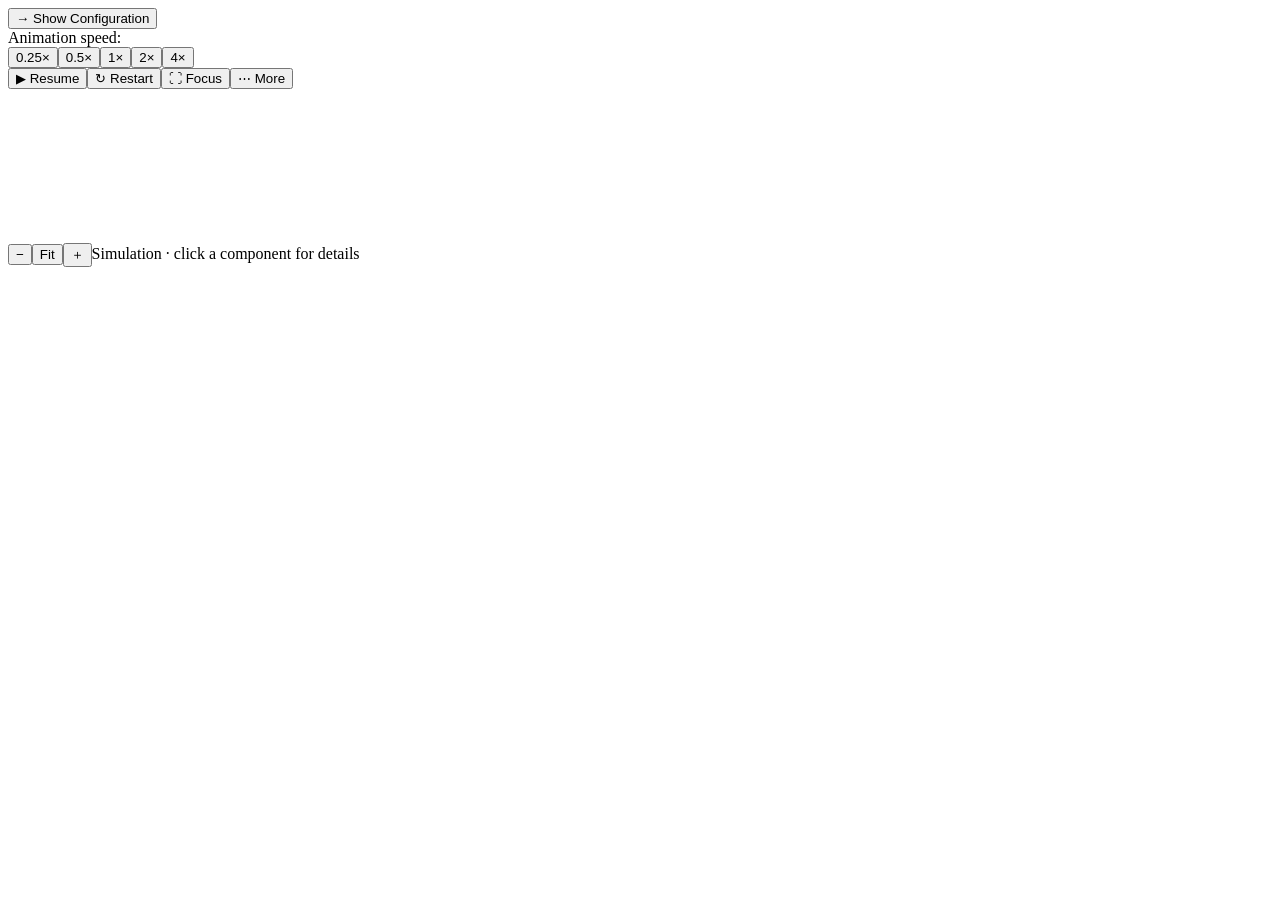
==== src/main/resources/static/index.html @ 738207b7 "Build interactive Kafka Visualizer" ====
<!doctype html>
<html lang="en">
  <head>
    <meta charset="UTF-8" />
    <meta name="viewport" content="width=device-width,initial-scale=1" />
    <meta name="application-name" content="Kafka Visualizer" />
    <title>Kafka Visualization</title>
    <link rel="stylesheet" href="/styles.css" />
    <link rel="icon" href="/favicon.svg" type="image/svg+xml" />
  </head>
  <body>
    <header class="toolbar" id="toolbar">
      <div class="toolbar-left">
        <button id="toggle-sidebar" aria-expanded="false">
          → Show Configuration
        </button>
      </div>
      <div class="toolbar-right">
        <span class="animation-label">Animation speed:</span>
        <div
          id="animation-buttons"
          class="segmented"
          role="group"
          aria-label="Animation speed"
        >
          <button data-speed=".25">0.25×</button
          ><button data-speed=".5">0.5×</button
          ><button data-speed="1" class="selected">1×</button
          ><button data-speed="2">2×</button><button data-speed="4">4×</button>
        </div>
        <button id="playback" class="primary">▶ Resume</button
        ><button id="reset" class="primary">↻ Restart</button
        ><button id="quick-produce" hidden>＋ Produce</button
        ><button id="focus" title="Use the whole viewport">⛶ Focus</button
        ><button
          id="more-toggle"
          aria-expanded="false"
          aria-controls="more-menu"
        >
          ⋯ More
        </button>
      </div>
      <div id="more-menu" class="more-menu" hidden>
        <button id="step">▸ Step one tick</button
        ><button id="toggle-diagnostics">Show diagnostics</button
        ><button id="toggle-legend">Show legend</button
        ><button id="rebalance">⇄ Rebalance all groups</button
        ><button id="commit">✓ Commit completed work</button
        ><span id="clock">Tick 0 · 0.0s</span
        ><span id="replay-status">Event-driven playback</span>
        <p>Space: pause / resume · N: produce · Escape: exit focus</p>
      </div>
    </header>
    <div id="notice" class="notice" role="status" hidden></div>
    <div id="workspace" class="workspace">
      <aside id="sidebar" class="sidebar" hidden>
        <div class="drawer-header">
          <h1>Kafka Visualization</h1>
          <button id="close-sidebar" aria-label="Close Configuration">×</button>
        </div>
        <div class="config-tabs" role="tablist" aria-label="Configuration mode">
          <button
            id="custom-tab"
            role="tab"
            aria-selected="true"
            aria-controls="custom-panel"
            class="selected"
          >
            Custom</button
          ><button
            id="scenarios-tab"
            role="tab"
            aria-selected="false"
            aria-controls="scenarios-panel"
          >
            Scenarios
          </button>
        </div>
        <section id="custom-panel" role="tabpanel" aria-labelledby="custom-tab">
          <p class="drawer-intro">
            Name your services, choose partitions and groups, then apply your
            setup.
          </p>
          <div class="config-actions">
            <button id="apply" class="primary">Apply Configuration</button
            ><button id="discard">Discard edits</button>
          </div>
          <span id="draft-status" class="hint">Live configuration</span>
          <p id="apply-impact" class="hint"></p>
          <div class="file-actions">
            <button id="save-config">↓ Save JSON</button
            ><button id="load-config">↑ Load JSON</button
            ><input
              id="config-file"
              type="file"
              accept=".json,application/json"
              hidden
            />
          </div>
          <details class="config-section" open>
            <summary>Message production</summary>
            <div
              class="segmented production-mode"
              role="group"
              aria-label="Production mode"
            >
              <button id="auto-mode" class="selected">Auto</button
              ><button id="manual-mode">Manual</button>
            </div>
            <p class="hint" id="production-mode-hint">
              Automatic publishing uses each producer's configured rate.
            </p>
            <div class="manual-fields">
              <label>Producer<select id="manual-producer"></select></label
              ><label
                >Key<input
                  id="message-key"
                  placeholder="Empty = round-robin"
                  maxlength="1000" /></label
              ><label
                >Payload<input
                  id="message-payload"
                  placeholder="Use producer template"
                  maxlength="4000" /></label
              ><button id="produce" class="primary">
                ＋ Produce One Message
              </button>
            </div>
          </details>
          <details class="config-section">
            <summary>Live speed controls</summary>
            <div class="rate-controls">
              <label
                >Producer
                <input
                  id="producer-speed"
                  type="range"
                  min=".25"
                  max="10"
                  step=".25"
                  value="1"
                /><output id="producer-speed-value">1 msg/s</output></label
              ><label
                >Consumer
                <input
                  id="consumer-speed"
                  type="range"
                  min=".25"
                  max="10"
                  step=".25"
                  value="1"
                /><output id="consumer-speed-value">1 msg/s</output></label
              >
            </div>
          </details>
          <div id="config-editor"></div>
        </section>
        <section
          id="scenarios-panel"
          role="tabpanel"
          aria-labelledby="scenarios-tab"
          hidden
        >
          <p class="drawer-intro">
            Running a scenario replaces current messages and offsets.
          </p>
          <label class="scenario-select"
            >Scenario<select id="scenario-select"></select
          ></label>
          <p id="scenario-explanation"></p>
          <button id="run-scenario" class="primary">
            ▶ Run scenario & reset
          </button>
        </section>
        <details class="config-section view-settings" open>
          <summary>View</summary>
          <label
            >Topic<select id="topic-filter">
              <option value="">All topics</option>
            </select></label
          ><label
            >Group<select id="group-filter">
              <option value="">All groups</option>
            </select></label
          ><label
            ><input id="show-replication" type="checkbox" checked /> Show
            replication</label
          ><label
            ><input id="show-commits" type="checkbox" /> Show commit
            flows</label
          ><label
            ><input id="show-followers" type="checkbox" checked /> Show follower
            replicas</label
          ><button id="fit-view">Fit view</button>
        </details>
        <details class="learning">
          <summary>Kafka meanings & simulation assumptions</summary>
          <p>
            Colors identify partitions. Filled circles and blocks are leaders;
            outlines are followers. Groups are logical memberships, not servers.
            Ordering is per partition. Consumption never deletes records. A
            committed offset is the next offset to consume.
          </p>
          <p>
            Simulation: synchronous replication, acks=all, min ISR=1, immediate
            failure detection and safe commits of completed work. Stopped
            brokers keep their logs. Retention is a record-count limit. Groups
            alone do not guarantee exactly-once business processing.
          </p>
          <p>
            Click a broker or consumer for actions; click a partition for its
            log, assignments and offsets. View changes never change Kafka state.
          </p>
        </details>
      </aside>
      <main id="main">
        <div id="legend" class="legend" hidden>
          <span class="legend-partition p0">P0</span
          ><span class="legend-partition p1">P1</span
          ><span class="legend-partition p2">P2</span
          ><span class="legend-partition p3">P3</span
          ><span>● Filled: leader</span><span>○ Outline: follower</span
          ><span>◉ Pulse: processing</span><span>✓ Commit = next offset</span
          ><span class="failure-text">× Failure</span
          ><span class="retry-text">↻ Retry</span>
        </div>
        <div
          id="architecture-viewport"
          class="canvas-viewport"
          tabindex="0"
          aria-label="Horizontal Kafka visualization; pan to explore larger configurations"
        >
          <svg
            id="architecture"
            aria-label="Producers, broker-hosted partition replicas, and consumer groups"
            role="img"
          >
            <defs>
              <marker
                id="arrow"
                viewBox="0 0 10 10"
                refX="9"
                refY="5"
                markerWidth="5"
                markerHeight="5"
                orient="auto-start-reverse"
              >
                <path d="M0 0L10 5L0 10z" fill="#9a9fa2" />
              </marker>
            </defs>
            <g id="scaffold"></g>
            <g id="active-paths"></g>
            <g id="diagram-nodes"></g>
            <g id="packets"></g>
          </svg>
        </div>
        <div class="canvas-tools">
          <button id="zoom-out" aria-label="Zoom out">−</button
          ><button id="zoom-fit">Fit</button
          ><button id="zoom-in" aria-label="Zoom in">＋</button
          ><span id="view-caption"
            >Simulation · click a component for details</span
          >
        </div>
        <button id="exit-focus" hidden>↙ Exit focus</button>
        <section id="bottom-panel" class="bottom-panel" hidden>
          <div class="panel-heading">
            <div class="tabs">
              <button data-tab="events" class="selected">Events</button
              ><button data-tab="offsets">Lag & offsets</button
              ><button data-tab="processing">Processing</button>
            </div>
            <button id="close-diagnostics" aria-label="Close diagnostics">
              ×
            </button>
          </div>
          <div id="panel-content" class="panel-content"></div>
        </section>
      </main>
    </div>
    <dialog id="inspector">
      <div class="dialog-heading">
        <h2 id="inspector-title">Partition</h2>
        <button id="close-inspector">×</button>
      </div>
      <div id="inspector-content"></div>
    </dialog>
    <dialog id="component-actions">
      <div class="dialog-heading">
        <h2 id="component-title">Component</h2>
        <button id="close-component">×</button>
      </div>
      <p id="component-description"></p>
      <div id="component-buttons" class="component-buttons"></div>
    </dialog>
    <script type="module" src="/app.js"></script>
  </body>
</html>
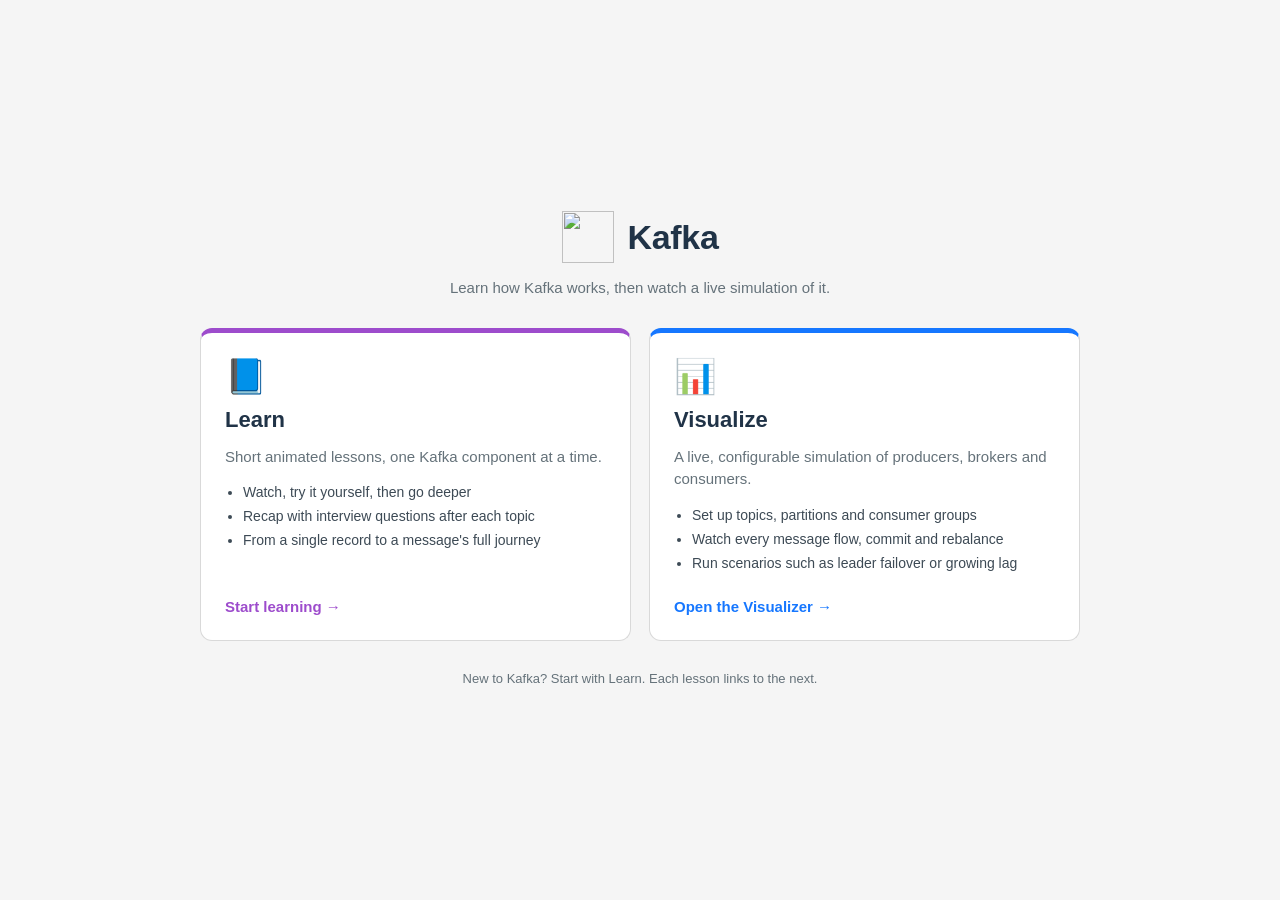
==== commit fbd9a222: "Add Learn lessons and a home page linking Learn and the Visualizer Learn (/learn.html): animated les" ====
--- a/src/main/resources/static/index.html
+++ b/src/main/resources/static/index.html
@@ -4,295 +4,67 @@
     <meta charset="UTF-8" />
     <meta name="viewport" content="width=device-width,initial-scale=1" />
     <meta name="application-name" content="Kafka Visualizer" />
-    <title>Kafka Visualization</title>
-    <link rel="stylesheet" href="/styles.css" />
+    <title>Kafka</title>
     <link rel="icon" href="/favicon.svg" type="image/svg+xml" />
+    <style>
+      :root { --primary: #1677ff; --guide: #9d4ccc; --paper: #f5f5f5; --line: #d9d9d9; --ink: #203347; --muted: #65727a; }
+      * { box-sizing: border-box; }
+      html, body { margin: 0; }
+      body { font: 15px/1.5 "Segoe UI", Arial, sans-serif; color: var(--ink); background: var(--paper); min-height: 100dvh; display: grid; place-items: center; padding: 32px 16px; }
+      main { width: min(880px, 100%); display: grid; gap: 28px; justify-items: center; }
+      .brand { display: flex; align-items: center; gap: 14px; }
+      .brand img { width: 52px; height: 52px; }
+      h1 { margin: 0; font-size: 34px; font-weight: 650; letter-spacing: -.01em; }
+      .lead { margin: -14px 0 0; color: var(--muted); text-align: center; }
+      .cards { width: 100%; display: grid; grid-template-columns: repeat(2, minmax(0, 1fr)); gap: 18px; }
+      .card { display: flex; flex-direction: column; gap: 10px; padding: 26px 24px 22px; background: #fff; border: 1px solid var(--line); border-radius: 12px; color: inherit; text-decoration: none; transition: border-color .15s, box-shadow .15s, transform .15s; }
+      .card:hover { transform: translateY(-2px); }
+      .card:focus-visible { outline: 3px solid #91caff; outline-offset: 3px; }
+      .card .icon { font-size: 34px; line-height: 1; }
+      .card h2 { margin: 0; font-size: 22px; }
+      .card p { margin: 0; color: var(--muted); }
+      .card ul { margin: 4px 0 0; padding-left: 18px; color: #3d4a55; font-size: 14px; display: grid; gap: 3px; }
+      .card .go { margin-top: auto; padding-top: 12px; font-weight: 650; }
+      .learn { border-top: 5px solid var(--guide); }
+      .learn:hover { border-color: var(--guide); box-shadow: 0 8px 28px #9d4ccc26; }
+      .learn .go { color: var(--guide); }
+      .viz { border-top: 5px solid var(--primary); }
+      .viz:hover { border-color: var(--primary); box-shadow: 0 8px 28px #1677ff26; }
+      .viz .go { color: var(--primary); }
+      .hint { color: var(--muted); font-size: 13px; text-align: center; margin: 0; }
+      @media (max-width: 640px) { .cards { grid-template-columns: 1fr; } h1 { font-size: 28px; } }
+      @media (prefers-reduced-motion: reduce) { .card, .card:hover { transition: none; transform: none; } }
+    </style>
   </head>
   <body>
-    <header class="toolbar" id="toolbar">
-      <div class="toolbar-left">
-        <button id="toggle-sidebar" aria-expanded="false">
-          → Show Configuration
-        </button>
+    <main>
+      <div class="brand"><img src="/favicon.svg" alt="" /><h1>Kafka</h1></div>
+      <p class="lead">Learn how Kafka works, then watch a live simulation of it.</p>
+      <div class="cards">
+        <a class="card learn" href="/learn.html" id="home-learn">
+          <span class="icon" aria-hidden="true">📘</span>
+          <h2>Learn</h2>
+          <p>Short animated lessons, one Kafka component at a time.</p>
+          <ul>
+            <li>Watch, try it yourself, then go deeper</li>
+            <li>Recap with interview questions after each topic</li>
+            <li>From a single record to a message's full journey</li>
+          </ul>
+          <span class="go">Start learning →</span>
+        </a>
+        <a class="card viz" href="/visualizer.html" id="home-visualize">
+          <span class="icon" aria-hidden="true">📊</span>
+          <h2>Visualize</h2>
+          <p>A live, configurable simulation of producers, brokers and consumers.</p>
+          <ul>
+            <li>Set up topics, partitions and consumer groups</li>
+            <li>Watch every message flow, commit and rebalance</li>
+            <li>Run scenarios such as leader failover or growing lag</li>
+          </ul>
+          <span class="go">Open the Visualizer →</span>
+        </a>
       </div>
-      <div class="toolbar-right">
-        <span class="animation-label">Animation speed:</span>
-        <div
-          id="animation-buttons"
-          class="segmented"
-          role="group"
-          aria-label="Animation speed"
-        >
-          <button data-speed=".25">0.25×</button
-          ><button data-speed=".5">0.5×</button
-          ><button data-speed="1" class="selected">1×</button
-          ><button data-speed="2">2×</button><button data-speed="4">4×</button>
-        </div>
-        <button id="playback" class="primary">▶ Resume</button
-        ><button id="reset" class="primary">↻ Restart</button
-        ><button id="quick-produce" hidden>＋ Produce</button
-        ><button id="focus" title="Use the whole viewport">⛶ Focus</button
-        ><button
-          id="more-toggle"
-          aria-expanded="false"
-          aria-controls="more-menu"
-        >
-          ⋯ More
-        </button>
-      </div>
-      <div id="more-menu" class="more-menu" hidden>
-        <button id="step">▸ Step one tick</button
-        ><button id="toggle-diagnostics">Show diagnostics</button
-        ><button id="toggle-legend">Show legend</button
-        ><button id="rebalance">⇄ Rebalance all groups</button
-        ><button id="commit">✓ Commit completed work</button
-        ><span id="clock">Tick 0 · 0.0s</span
-        ><span id="replay-status">Event-driven playback</span>
-        <p>Space: pause / resume · N: produce · Escape: exit focus</p>
-      </div>
-    </header>
-    <div id="notice" class="notice" role="status" hidden></div>
-    <div id="workspace" class="workspace">
-      <aside id="sidebar" class="sidebar" hidden>
-        <div class="drawer-header">
-          <h1>Kafka Visualization</h1>
-          <button id="close-sidebar" aria-label="Close Configuration">×</button>
-        </div>
-        <div class="config-tabs" role="tablist" aria-label="Configuration mode">
-          <button
-            id="custom-tab"
-            role="tab"
-            aria-selected="true"
-            aria-controls="custom-panel"
-            class="selected"
-          >
-            Custom</button
-          ><button
-            id="scenarios-tab"
-            role="tab"
-            aria-selected="false"
-            aria-controls="scenarios-panel"
-          >
-            Scenarios
-          </button>
-        </div>
-        <section id="custom-panel" role="tabpanel" aria-labelledby="custom-tab">
-          <p class="drawer-intro">
-            Name your services, choose partitions and groups, then apply your
-            setup.
-          </p>
-          <div class="config-actions">
-            <button id="apply" class="primary">Apply Configuration</button
-            ><button id="discard">Discard edits</button>
-          </div>
-          <span id="draft-status" class="hint">Live configuration</span>
-          <p id="apply-impact" class="hint"></p>
-          <div class="file-actions">
-            <button id="save-config">↓ Save JSON</button
-            ><button id="load-config">↑ Load JSON</button
-            ><input
-              id="config-file"
-              type="file"
-              accept=".json,application/json"
-              hidden
-            />
-          </div>
-          <details class="config-section" open>
-            <summary>Message production</summary>
-            <div
-              class="segmented production-mode"
-              role="group"
-              aria-label="Production mode"
-            >
-              <button id="auto-mode" class="selected">Auto</button
-              ><button id="manual-mode">Manual</button>
-            </div>
-            <p class="hint" id="production-mode-hint">
-              Automatic publishing uses each producer's configured rate.
-            </p>
-            <div class="manual-fields">
-              <label>Producer<select id="manual-producer"></select></label
-              ><label
-                >Key<input
-                  id="message-key"
-                  placeholder="Empty = round-robin"
-                  maxlength="1000" /></label
-              ><label
-                >Payload<input
-                  id="message-payload"
-                  placeholder="Use producer template"
-                  maxlength="4000" /></label
-              ><button id="produce" class="primary">
-                ＋ Produce One Message
-              </button>
-            </div>
-          </details>
-          <details class="config-section">
-            <summary>Live speed controls</summary>
-            <div class="rate-controls">
-              <label
-                >Producer
-                <input
-                  id="producer-speed"
-                  type="range"
-                  min=".25"
-                  max="10"
-                  step=".25"
-                  value="1"
-                /><output id="producer-speed-value">1 msg/s</output></label
-              ><label
-                >Consumer
-                <input
-                  id="consumer-speed"
-                  type="range"
-                  min=".25"
-                  max="10"
-                  step=".25"
-                  value="1"
-                /><output id="consumer-speed-value">1 msg/s</output></label
-              >
-            </div>
-          </details>
-          <div id="config-editor"></div>
-        </section>
-        <section
-          id="scenarios-panel"
-          role="tabpanel"
-          aria-labelledby="scenarios-tab"
-          hidden
-        >
-          <p class="drawer-intro">
-            Running a scenario replaces current messages and offsets.
-          </p>
-          <label class="scenario-select"
-            >Scenario<select id="scenario-select"></select
-          ></label>
-          <p id="scenario-explanation"></p>
-          <button id="run-scenario" class="primary">
-            ▶ Run scenario & reset
-          </button>
-        </section>
-        <details class="config-section view-settings" open>
-          <summary>View</summary>
-          <label
-            >Topic<select id="topic-filter">
-              <option value="">All topics</option>
-            </select></label
-          ><label
-            >Group<select id="group-filter">
-              <option value="">All groups</option>
-            </select></label
-          ><label
-            ><input id="show-replication" type="checkbox" checked /> Show
-            replication</label
-          ><label
-            ><input id="show-commits" type="checkbox" /> Show commit
-            flows</label
-          ><label
-            ><input id="show-followers" type="checkbox" checked /> Show follower
-            replicas</label
-          ><button id="fit-view">Fit view</button>
-        </details>
-        <details class="learning">
-          <summary>Kafka meanings & simulation assumptions</summary>
-          <p>
-            Colors identify partitions. Filled circles and blocks are leaders;
-            outlines are followers. Groups are logical memberships, not servers.
-            Ordering is per partition. Consumption never deletes records. A
-            committed offset is the next offset to consume.
-          </p>
-          <p>
-            Simulation: synchronous replication, acks=all, min ISR=1, immediate
-            failure detection and safe commits of completed work. Stopped
-            brokers keep their logs. Retention is a record-count limit. Groups
-            alone do not guarantee exactly-once business processing.
-          </p>
-          <p>
-            Click a broker or consumer for actions; click a partition for its
-            log, assignments and offsets. View changes never change Kafka state.
-          </p>
-        </details>
-      </aside>
-      <main id="main">
-        <div id="legend" class="legend" hidden>
-          <span class="legend-partition p0">P0</span
-          ><span class="legend-partition p1">P1</span
-          ><span class="legend-partition p2">P2</span
-          ><span class="legend-partition p3">P3</span
-          ><span>● Filled: leader</span><span>○ Outline: follower</span
-          ><span>◉ Pulse: processing</span><span>✓ Commit = next offset</span
-          ><span class="failure-text">× Failure</span
-          ><span class="retry-text">↻ Retry</span>
-        </div>
-        <div
-          id="architecture-viewport"
-          class="canvas-viewport"
-          tabindex="0"
-          aria-label="Horizontal Kafka visualization; pan to explore larger configurations"
-        >
-          <svg
-            id="architecture"
-            aria-label="Producers, broker-hosted partition replicas, and consumer groups"
-            role="img"
-          >
-            <defs>
-              <marker
-                id="arrow"
-                viewBox="0 0 10 10"
-                refX="9"
-                refY="5"
-                markerWidth="5"
-                markerHeight="5"
-                orient="auto-start-reverse"
-              >
-                <path d="M0 0L10 5L0 10z" fill="#9a9fa2" />
-              </marker>
-            </defs>
-            <g id="scaffold"></g>
-            <g id="active-paths"></g>
-            <g id="diagram-nodes"></g>
-            <g id="packets"></g>
-          </svg>
-        </div>
-        <div class="canvas-tools">
-          <button id="zoom-out" aria-label="Zoom out">−</button
-          ><button id="zoom-fit">Fit</button
-          ><button id="zoom-in" aria-label="Zoom in">＋</button
-          ><span id="view-caption"
-            >Simulation · click a component for details</span
-          >
-        </div>
-        <button id="exit-focus" hidden>↙ Exit focus</button>
-        <section id="bottom-panel" class="bottom-panel" hidden>
-          <div class="panel-heading">
-            <div class="tabs">
-              <button data-tab="events" class="selected">Events</button
-              ><button data-tab="offsets">Lag & offsets</button
-              ><button data-tab="processing">Processing</button>
-            </div>
-            <button id="close-diagnostics" aria-label="Close diagnostics">
-              ×
-            </button>
-          </div>
-          <div id="panel-content" class="panel-content"></div>
-        </section>
-      </main>
-    </div>
-    <dialog id="inspector">
-      <div class="dialog-heading">
-        <h2 id="inspector-title">Partition</h2>
-        <button id="close-inspector">×</button>
-      </div>
-      <div id="inspector-content"></div>
-    </dialog>
-    <dialog id="component-actions">
-      <div class="dialog-heading">
-        <h2 id="component-title">Component</h2>
-        <button id="close-component">×</button>
-      </div>
-      <p id="component-description"></p>
-      <div id="component-buttons" class="component-buttons"></div>
-    </dialog>
-    <script type="module" src="/app.js"></script>
+      <p class="hint">New to Kafka? Start with Learn. Each lesson links to the next.</p>
+    </main>
   </body>
 </html>
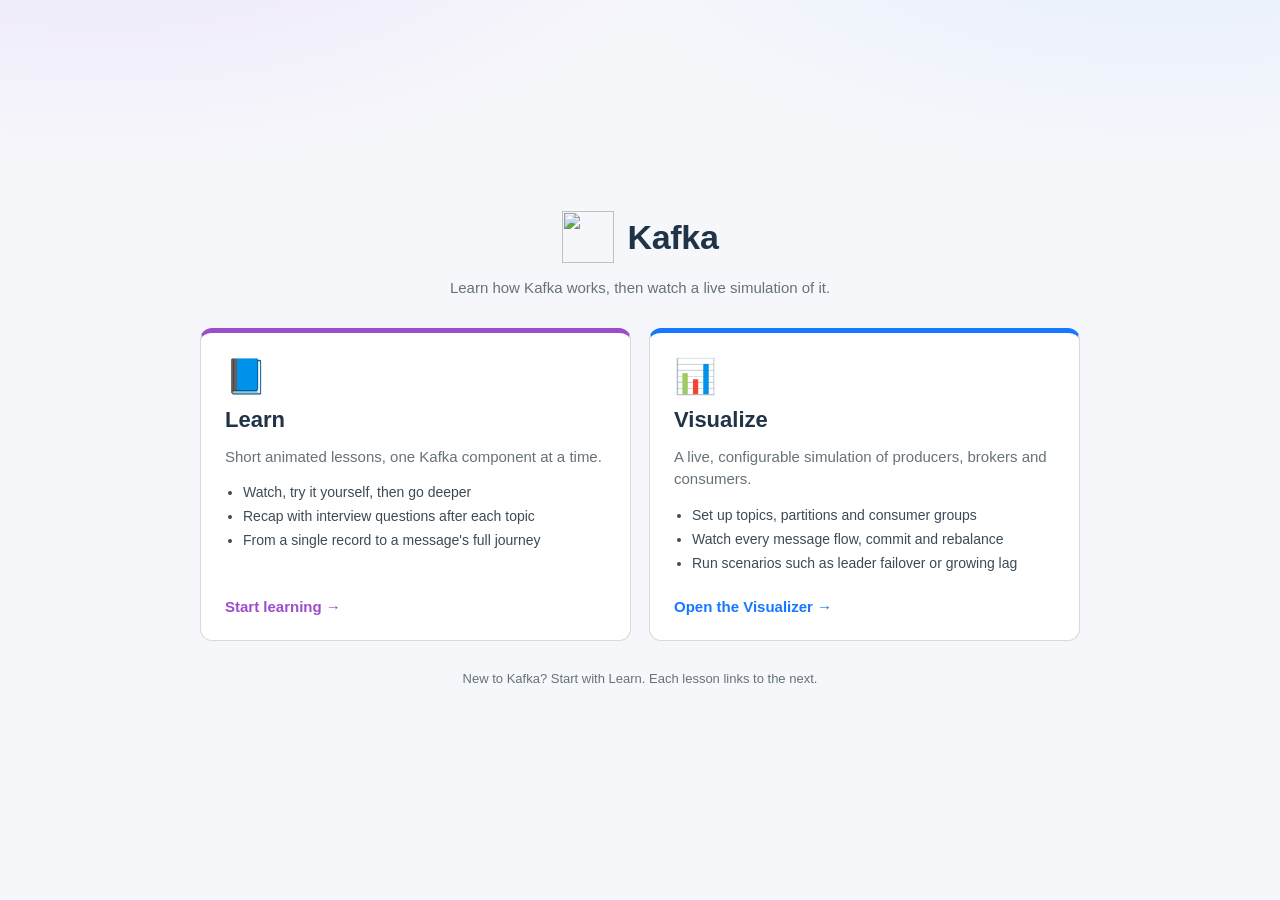
==== commit 7e9d5b33: "Polish Learn map spacing and background; add CLAUDE.md working notes - "Each lesson" strip stays on " ====
--- a/src/main/resources/static/index.html
+++ b/src/main/resources/static/index.html
@@ -7,10 +7,10 @@
     <title>Kafka</title>
     <link rel="icon" href="/favicon.svg" type="image/svg+xml" />
     <style>
-      :root { --primary: #1677ff; --guide: #9d4ccc; --paper: #f5f5f5; --line: #d9d9d9; --ink: #203347; --muted: #65727a; }
+      :root { --primary: #1677ff; --guide: #9d4ccc; --paper: #f6f7fb; --line: #d9d9d9; --ink: #203347; --muted: #65727a; }
       * { box-sizing: border-box; }
       html, body { margin: 0; }
-      body { font: 15px/1.5 "Segoe UI", Arial, sans-serif; color: var(--ink); background: var(--paper); min-height: 100dvh; display: grid; place-items: center; padding: 32px 16px; }
+      body { font: 15px/1.5 "Segoe UI", Arial, sans-serif; color: var(--ink); background: radial-gradient(900px 420px at 8% -120px, #ece5fa 0, transparent 70%), radial-gradient(900px 420px at 92% -120px, #e3edfc 0, transparent 70%), var(--paper) no-repeat; background-attachment: fixed; min-height: 100dvh; display: grid; place-items: center; padding: 32px 16px; }
       main { width: min(880px, 100%); display: grid; gap: 28px; justify-items: center; }
       .brand { display: flex; align-items: center; gap: 14px; }
       .brand img { width: 52px; height: 52px; }
